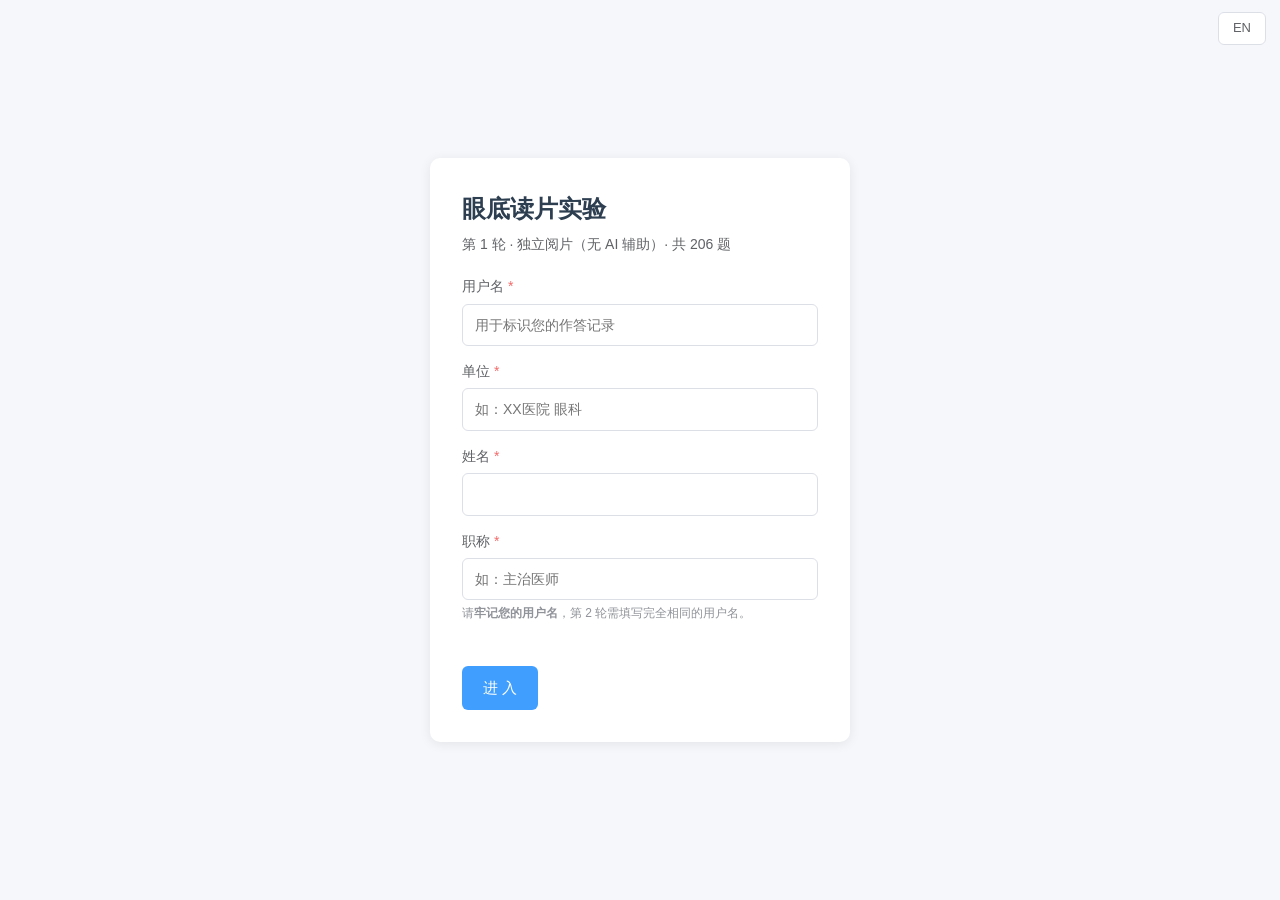
==== index.html @ 1e092190 "Fundus reader study: 206 cases (103 classes x 2), bilingual, two rounds" ====
<!DOCTYPE html>
<html lang="zh">
<head>
<meta charset="UTF-8">
<meta name="viewport" content="width=device-width, initial-scale=1.0">
<title data-i18n="appTitle">眼底读片实验</title>
<link rel="stylesheet" href="app.css">
</head>
<body>

<button id="lang" class="langbtn">EN</button>

<!-- 1. 登记 -->
<main id="page-login" class="center">
  <div class="card auth">
    <h1 data-i18n="appTitle"></h1>
    <p class="sub" data-i18n="roundSub"></p>
    <form id="form-login" autocomplete="off">
      <label><span data-i18n="username"></span> <span class="req">*</span>
        <input name="username" required data-ph="phUser"></label>
      <label><span data-i18n="institution"></span> <span class="req">*</span>
        <input name="institution" required data-ph="phInst"></label>
      <label><span data-i18n="fullName"></span> <span class="req">*</span>
        <input name="full_name" required></label>
      <label><span data-i18n="jobTitle"></span> <span class="req">*</span>
        <input name="title" required data-ph="phTitle">
        <small data-i18n-html="idHint"></small></label>
      <div id="login-msg" class="msg"></div>
      <button class="primary" type="submit" data-i18n="enter"></button>
    </form>
  </div>
</main>

<!-- 2. 首页 -->
<main id="page-home" class="center hidden">
  <div class="card round-pick single">
    <h2 data-i18n="roundSub"></h2>
    <div class="rp" id="prog">—</div>
    <button class="primary" id="btn-start" data-i18n="start"></button>
    <p class="note" data-i18n="autosave"></p>
    <div class="home-actions">
      <button class="ghost" id="btn-result" data-i18n="viewResult"></button>
      <button class="ghost" id="btn-export" data-i18n="exportJson"></button>
      <button class="ghost" id="btn-switch" data-i18n="switchUser"></button>
    </div>
  </div>
</main>

<!-- 3. 答题 -->
<main id="page-quiz" class="hidden">
  <header class="topbar">
    <span class="brand" data-i18n="appTitle"></span>
    <span id="rlabel" class="rlabel"></span>
    <span class="spacer"></span>
    <span id="sync" class="sync"></span>
    <span id="who" class="who"></span>
    <button id="btn-back" class="ghost" data-i18n="back"></button>
  </header>
  <div class="stage">
    <div class="imgwrap">
      <img id="photo" alt="fundus image">
      <div id="ai" class="ai hidden">
        <div class="ai-t" data-i18n="aiTitle"></div>
        <ol id="ai-list"></ol>
      </div>
    </div>
    <p class="hint" data-i18n="clickImg"></p>
    <p class="ask" data-i18n="ask"></p>
    <p class="counter"><span data-i18n="no"></span> <b id="pos">1</b>
       <span data-i18n="of"></span> <span id="tot">206</span></p>
    <div class="bar"><div id="barfill"></div></div>
  </div>
  <div id="opts" class="opts"></div>
  <div class="footer">
    <button id="prev" class="ghost" data-i18n="prev"></button>
    <span id="picked" class="picked"></span>
    <button id="next" class="primary" data-i18n="next"></button>
  </div>
</main>

<!-- 4. 结果（截图用） -->
<main id="page-result" class="center hidden">
  <div class="card result">
    <h2 id="res-title"></h2>
    <table class="idtab">
      <tr><th data-i18n="username"></th><td id="res-user"></td>
          <th data-i18n="institution"></th><td id="res-inst"></td></tr>
      <tr><th data-i18n="fullName"></th><td id="res-name"></td>
          <th data-i18n="jobTitle"></th><td id="res-title2"></td></tr>
      <tr><th data-i18n="roundLbl"></th><td id="res-round"></td>
          <th data-i18n="when"></th><td id="res-when"></td></tr>
    </table>
    <div class="stats">
      <div class="stat"><b id="res-n">0</b><span data-i18n="answered"></span></div>
      <div class="stat"><b id="res-c">0</b><span data-i18n="correct"></span></div>
      <div class="stat hi"><b id="res-acc">0%</b><span data-i18n="accuracy"></span></div>
    </div>
    <table class="timetab">
      <tr><th data-i18n="totalTime"></th><td id="res-total"></td>
          <th data-i18n="meanTime"></th><td id="res-mean"></td>
          <th data-i18n="medTime"></th><td id="res-med"></td></tr>
    </table>
    <div class="code"><span data-i18n="code"></span> <b id="res-code"></b></div>
    <div id="res-sync" class="ressync"></div>
    <p class="shot" data-i18n="shot"></p>
    <div class="home-actions">
      <button id="res-export" class="ghost" data-i18n="exportJson"></button>
      <button id="res-back" class="ghost" data-i18n="back"></button>
    </div>
  </div>
</main>

<div id="lb" class="lightbox hidden"><img id="lbimg"><span class="lbx">×</span></div>

<script>window.QUIZ_ROUND = 1;</script>
<script src="config.js"></script>
<script src="i18n.js"></script>
<script src="data.js"></script>
<script src="app.js"></script>
</body>
</html>
---- app.css ----
:root{
  --blue:#409EFF; --blue-d:#337ecc; --ink:#2c3e50; --sub:#606266;
  --line:#dcdfe6; --bg:#f5f7fa; --red:#f56c6c;
}
*{box-sizing:border-box}
body{margin:0;background:var(--bg);color:var(--ink);
  font:15px/1.6 -apple-system,BlinkMacSystemFont,"Segoe UI","PingFang SC","Microsoft YaHei",sans-serif}
.hidden{display:none !important}
.center{min-height:100vh;display:flex;align-items:center;justify-content:center;padding:24px}

/* ---------- 通用 ---------- */
.card{background:#fff;border-radius:10px;box-shadow:0 2px 12px rgba(0,0,0,.08);padding:32px}
button{font:inherit;cursor:pointer;border-radius:6px;border:1px solid transparent;padding:9px 20px}
button:disabled{opacity:.45;cursor:not-allowed}
.primary{background:var(--blue);color:#fff}
.primary:hover:not(:disabled){background:var(--blue-d)}
.ghost{background:#fff;color:var(--sub);border-color:var(--line)}
.ghost:hover:not(:disabled){color:var(--blue);border-color:var(--blue)}

/* ---------- 登录 ---------- */
.auth{width:420px;max-width:100%}
.auth h1{margin:0 0 4px;font-size:24px}
.auth .sub{margin:0 0 20px;color:var(--sub);font-size:14px}
.tabs{display:flex;gap:8px;margin-bottom:20px;border-bottom:1px solid var(--line)}
.tab{background:none;border:none;padding:8px 4px;color:var(--sub);border-bottom:2px solid transparent}
.tab.active{color:var(--blue);border-bottom-color:var(--blue)}
label{display:block;margin-bottom:14px;font-size:14px;color:var(--sub)}
input{width:100%;margin-top:6px;padding:9px 12px;border:1px solid var(--line);
  border-radius:6px;font:inherit;color:var(--ink)}
input:focus{outline:none;border-color:var(--blue)}
.req{color:var(--red)}
.msg{min-height:20px;font-size:13px;color:var(--sub);margin-bottom:8px}
.msg.err{color:var(--red)}
#submit{width:100%}

/* ---------- 顶栏 ---------- */
.topbar{display:flex;align-items:center;gap:12px;background:#fff;padding:12px 24px;
  border-bottom:1px solid var(--line);position:sticky;top:0;z-index:20}
.brand{font-weight:600}
.spacer{flex:1}
.who{color:var(--sub);font-size:13px}

/* ---------- 轮次 ---------- */
.round-pick{width:760px;max-width:100%;text-align:center}
.round-pick h2{margin:0 0 24px;font-size:19px}
.rounds{display:grid;grid-template-columns:1fr 1fr;gap:20px}
.round-card{border:1px solid var(--line);border-radius:10px;padding:24px}
.round-card:hover{border-color:var(--blue)}
.rn{font-size:18px;font-weight:600;margin-bottom:8px}
.rd{color:var(--sub);font-size:14px;min-height:44px}
.rp{margin:14px 0;font-size:13px;color:var(--blue)}
.note{margin:22px 0 0;color:var(--sub);font-size:13px}

/* ---------- 答题区 ---------- */
.stage{text-align:center;padding:24px 16px 8px}
.imgwrap{display:flex;align-items:flex-start;justify-content:center;gap:24px;flex-wrap:wrap}
#photo{max-width:min(620px,92vw);max-height:56vh;border-radius:4px;cursor:zoom-in;
  background:#000;box-shadow:0 2px 10px rgba(0,0,0,.15)}
.hint{margin:12px 0 2px;font-size:13px;color:var(--sub)}
.ask{margin:2px 0;font-weight:600}
.counter{margin:6px 0 10px;color:var(--sub)}
.counter b{color:var(--ink);font-size:17px}
.bar{width:min(620px,92vw);height:4px;background:var(--line);border-radius:2px;margin:0 auto}
#barfill{height:100%;background:var(--blue);border-radius:2px;transition:width .2s}

/* AI 辅助框：按参考图用红色虚线框 */
.ai{border:2px dashed var(--red);border-radius:6px;padding:14px 18px;
  text-align:left;max-width:340px;background:#fff}
.ai-t{font-weight:700;margin-bottom:6px}
.ai ol{margin:0;padding-left:0;list-style:none}
.ai li{padding:2px 0;font-size:14px}

/* ---------- 选项 ---------- */
.opts{display:grid;grid-template-columns:repeat(auto-fill,minmax(330px,1fr));
  gap:8px;padding:16px 24px 110px;max-width:1400px;margin:0 auto}
.opt{background:#fff;border:1px solid var(--line);text-align:left;padding:11px 14px;
  font-size:14px;line-height:1.35}
.opt:hover{border-color:var(--blue);color:var(--blue)}
.opt.sel{background:var(--blue);border-color:var(--blue);color:#fff;font-weight:600}
.oi{color:var(--sub);margin-right:4px}
.opt.sel .oi{color:#e8f2ff}

/* ---------- 底栏 ---------- */
.footer{position:fixed;bottom:0;left:0;right:0;background:#fff;border-top:1px solid var(--line);
  padding:12px 24px;display:flex;align-items:center;gap:14px;justify-content:center;z-index:20}
.picked{color:var(--sub);font-size:14px;min-width:260px;text-align:center}

/* ---------- 大图 ---------- */
.lightbox{position:fixed;inset:0;background:rgba(0,0,0,.9);display:flex;
  align-items:center;justify-content:center;z-index:50;cursor:zoom-out}
.lightbox img{max-width:96vw;max-height:96vh}
.lbx{position:absolute;top:16px;right:26px;color:#fff;font-size:34px;line-height:1}

@media (max-width:720px){
  .rounds{grid-template-columns:1fr}
  .opts{grid-template-columns:1fr;padding-bottom:130px}
  .footer{flex-wrap:wrap}
}

/* ---------- 纯前端版补充 ---------- */
label small{display:block;margin-top:4px;color:#909399;font-size:12px;font-weight:400}
.rlabel{margin-left:14px;padding:2px 10px;border-radius:10px;
  background:#ecf5ff;color:var(--blue);font-size:12px}
.home-actions{margin-top:20px;display:flex;gap:10px;justify-content:center}
#page-quiz .topbar{margin:0 -32px}

/* ---------- 结果页（截图用，信息集中在一屏） ---------- */
.result{width:620px;max-width:100%;text-align:center}
.result h2{margin:0 0 20px;font-size:20px}
.idtab,.timetab{width:100%;border-collapse:collapse;margin-bottom:18px;font-size:14px}
.idtab th,.timetab th{color:var(--sub);font-weight:400;text-align:right;
  padding:6px 10px 6px 0;white-space:nowrap;width:1%}
.idtab td,.timetab td{text-align:left;padding:6px 18px 6px 0;font-weight:600}
.stats{display:grid;grid-template-columns:repeat(3,1fr);gap:12px;margin:20px 0}
.stat{border:1px solid var(--line);border-radius:8px;padding:16px 8px}
.stat b{display:block;font-size:26px;line-height:1.2}
.stat span{display:block;margin-top:4px;color:var(--sub);font-size:12px}
.stat.hi{background:#ecf5ff;border-color:var(--blue)}
.stat.hi b{color:var(--blue)}
.timetab{margin-bottom:14px}
.code{margin:12px 0 4px;color:var(--sub);font-size:13px}
.code b{font-family:ui-monospace,Menlo,Consolas,monospace;color:var(--ink);
  letter-spacing:1px;font-size:15px}
.shot{margin:6px 0 0;color:var(--blue);font-size:14px;font-weight:600}

/* ---------- 语言切换 ---------- */
.langbtn{position:fixed;top:12px;right:14px;z-index:60;background:#fff;
  border:1px solid var(--line);color:var(--sub);padding:5px 14px;font-size:13px}
.langbtn:hover{color:var(--blue);border-color:var(--blue)}
.round-pick.single{width:520px;text-align:center}
.round-pick.single h2{font-size:16px;font-weight:500;color:var(--sub);margin-bottom:18px}
.round-pick.single .rp{font-size:15px;margin:0 0 18px}
#btn-start{min-width:180px}

/* ---------- 上传状态 ---------- */
.sync{font-size:12px;padding:2px 10px;border-radius:10px;color:var(--sub)}
.sync.ing{background:#f4f4f5}
.sync.ok{background:#f0f9eb;color:#67c23a}
.sync.err{background:#fef0f0;color:var(--red)}
.ressync{margin:10px 0 0;font-size:13px;min-height:20px}
.ressync.ing{color:var(--sub)}
.ressync.ok{color:#67c23a;font-weight:600}
.ressync.err{color:var(--red)}
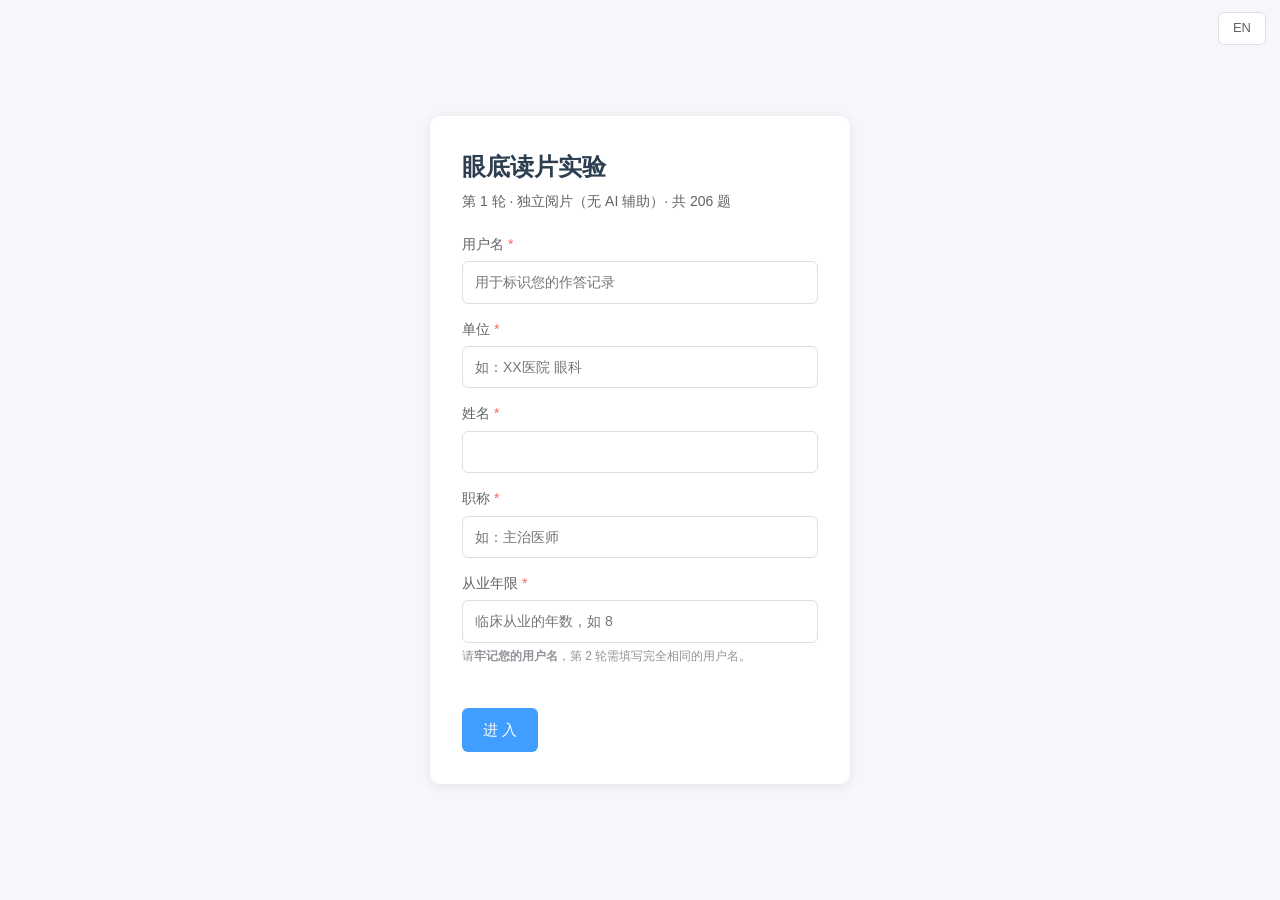
==== commit a1daf883: "Add years-in-practice field to registration and records" ====
--- a/index.html
+++ b/index.html
@@ -23,7 +23,9 @@
       <label><span data-i18n="fullName"></span> <span class="req">*</span>
         <input name="full_name" required></label>
       <label><span data-i18n="jobTitle"></span> <span class="req">*</span>
-        <input name="title" required data-ph="phTitle">
+        <input name="title" required data-ph="phTitle"></label>
+      <label><span data-i18n="years"></span> <span class="req">*</span>
+        <input name="years" type="number" min="0" max="70" step="1" required data-ph="phYears">
         <small data-i18n-html="idHint"></small></label>
       <div id="login-msg" class="msg"></div>
       <button class="primary" type="submit" data-i18n="enter"></button>
@@ -87,8 +89,9 @@
           <th data-i18n="institution"></th><td id="res-inst"></td></tr>
       <tr><th data-i18n="fullName"></th><td id="res-name"></td>
           <th data-i18n="jobTitle"></th><td id="res-title2"></td></tr>
-      <tr><th data-i18n="roundLbl"></th><td id="res-round"></td>
-          <th data-i18n="when"></th><td id="res-when"></td></tr>
+      <tr><th data-i18n="years"></th><td id="res-years"></td>
+          <th data-i18n="roundLbl"></th><td id="res-round"></td></tr>
+      <tr><th data-i18n="when"></th><td id="res-when" colspan="3"></td></tr>
     </table>
     <div class="stats">
       <div class="stat"><b id="res-n">0</b><span data-i18n="answered"></span></div>
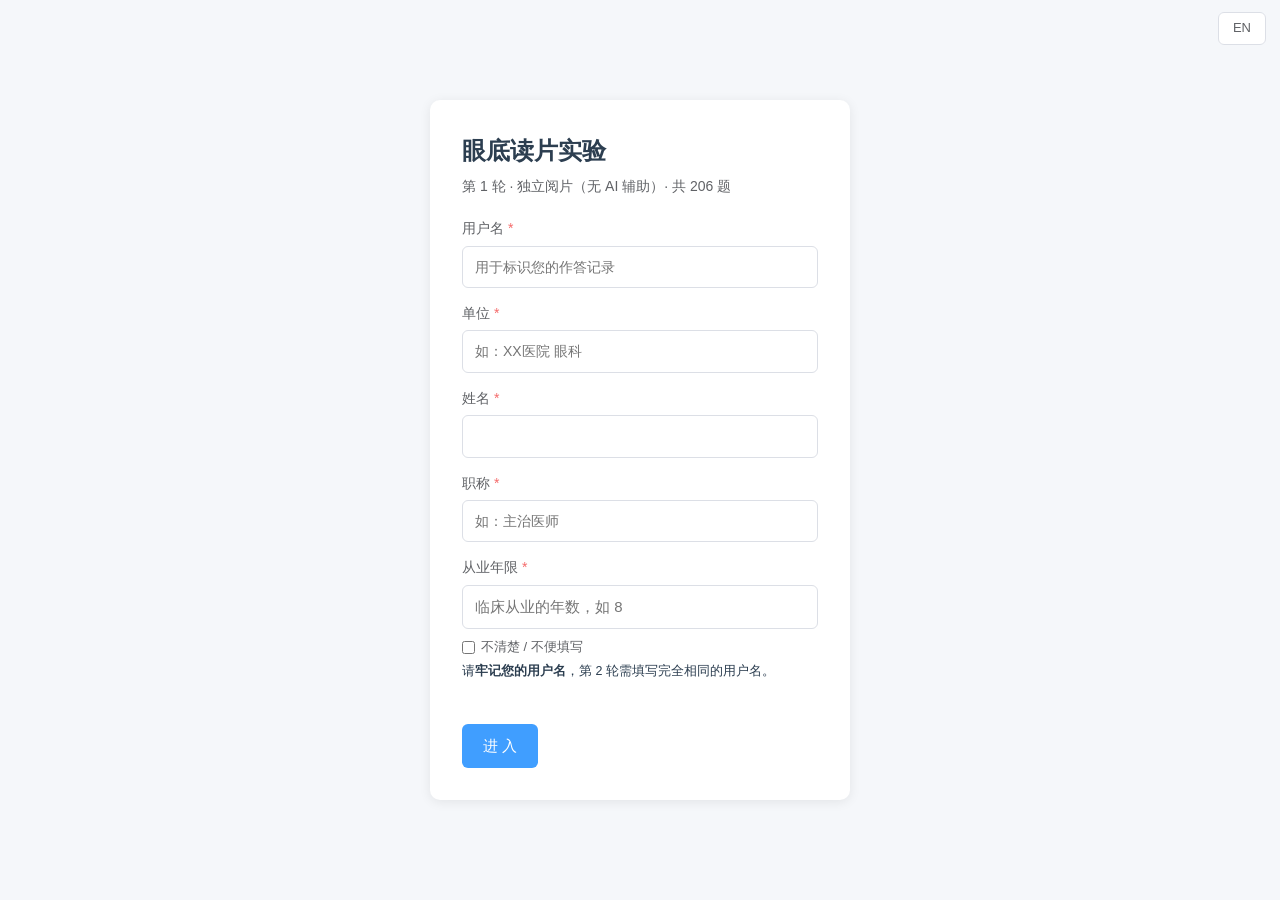
==== commit 7b9dfae2: "Allow 'unknown' for years in practice" ====
--- a/index.html
+++ b/index.html
@@ -24,9 +24,11 @@
         <input name="full_name" required></label>
       <label><span data-i18n="jobTitle"></span> <span class="req">*</span>
         <input name="title" required data-ph="phTitle"></label>
-      <label><span data-i18n="years"></span> <span class="req">*</span>
-        <input name="years" type="number" min="0" max="70" step="1" required data-ph="phYears">
-        <small data-i18n-html="idHint"></small></label>
+      <div class="field"><label for="f-years"><span data-i18n="years"></span> <span class="req">*</span></label>
+        <input id="f-years" name="years" type="number" min="0" max="70" step="1" data-ph="phYears">
+        <label class="ck"><input type="checkbox" id="f-years-unk" name="years_unknown">
+          <span data-i18n="unknown"></span></label>
+        <small data-i18n-html="idHint"></small></div>
       <div id="login-msg" class="msg"></div>
       <button class="primary" type="submit" data-i18n="enter"></button>
     </form>
--- a/app.css
+++ b/app.css
@@ -141,3 +141,12 @@
 .ressync.ing{color:var(--sub)}
 .ressync.ok{color:#67c23a;font-weight:600}
 .ressync.err{color:var(--red)}
+
+/* ---------- 「不清楚」勾选 ---------- */
+.field{margin-bottom:14px}
+.field>label:first-child{display:block;margin-bottom:0;font-size:14px;color:var(--sub)}
+.field input[type=number]{width:100%;margin-top:6px;padding:9px 12px;border:1px solid var(--line);
+  border-radius:6px;font:inherit;color:var(--ink)}
+.field input[type=number]:disabled{background:#f5f7fa;color:#c0c4cc}
+label.ck{display:flex;align-items:center;gap:6px;margin:8px 0 0;font-size:13px;cursor:pointer}
+label.ck input{width:auto;margin:0}
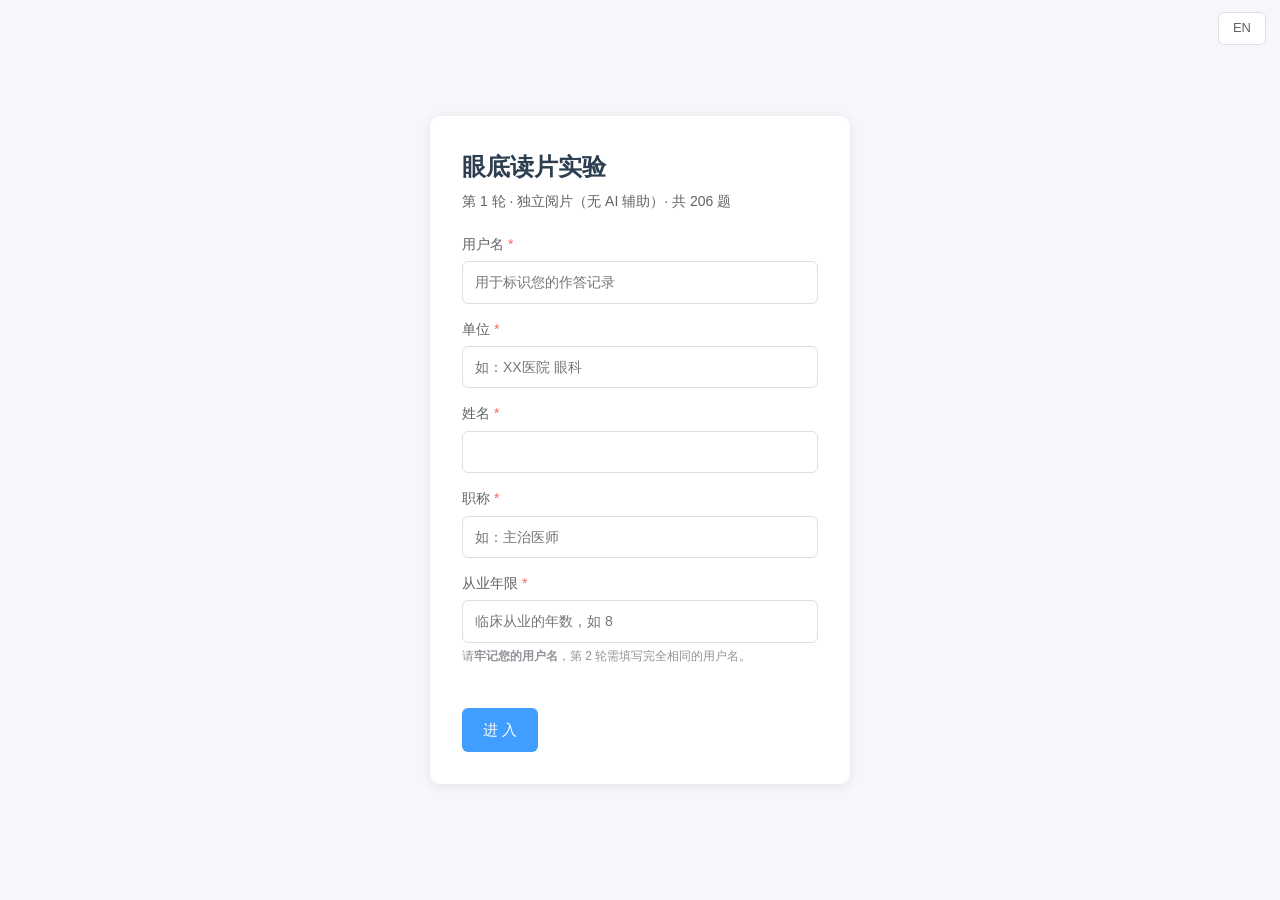
==== commit 29b91ea6: "Move 'unknown' from years field to diagnosis options" ====
--- a/index.html
+++ b/index.html
@@ -24,11 +24,9 @@
         <input name="full_name" required></label>
       <label><span data-i18n="jobTitle"></span> <span class="req">*</span>
         <input name="title" required data-ph="phTitle"></label>
-      <div class="field"><label for="f-years"><span data-i18n="years"></span> <span class="req">*</span></label>
-        <input id="f-years" name="years" type="number" min="0" max="70" step="1" data-ph="phYears">
-        <label class="ck"><input type="checkbox" id="f-years-unk" name="years_unknown">
-          <span data-i18n="unknown"></span></label>
-        <small data-i18n-html="idHint"></small></div>
+      <label><span data-i18n="years"></span> <span class="req">*</span>
+        <input name="years" type="number" min="0" max="70" step="1" required data-ph="phYears">
+        <small data-i18n-html="idHint"></small></label>
       <div id="login-msg" class="msg"></div>
       <button class="primary" type="submit" data-i18n="enter"></button>
     </form>
@@ -98,6 +96,7 @@
     <div class="stats">
       <div class="stat"><b id="res-n">0</b><span data-i18n="answered"></span></div>
       <div class="stat"><b id="res-c">0</b><span data-i18n="correct"></span></div>
+      <div class="stat"><b id="res-unk">0</b><span data-i18n="nUnknown"></span></div>
       <div class="stat hi"><b id="res-acc">0%</b><span data-i18n="accuracy"></span></div>
     </div>
     <table class="timetab">
--- a/app.css
+++ b/app.css
@@ -142,11 +142,9 @@
 .ressync.ok{color:#67c23a;font-weight:600}
 .ressync.err{color:var(--red)}
 
-/* ---------- 「不清楚」勾选 ---------- */
-.field{margin-bottom:14px}
-.field>label:first-child{display:block;margin-bottom:0;font-size:14px;color:var(--sub)}
-.field input[type=number]{width:100%;margin-top:6px;padding:9px 12px;border:1px solid var(--line);
-  border-radius:6px;font:inherit;color:var(--ink)}
-.field input[type=number]:disabled{background:#f5f7fa;color:#c0c4cc}
-label.ck{display:flex;align-items:center;gap:6px;margin:8px 0 0;font-size:13px;cursor:pointer}
-label.ck input{width:auto;margin:0}
+/* ---------- 诊断选项里的「无法判断」 ---------- */
+.opt.unk{grid-column:1/-1;border-style:dashed;border-color:#c0c4cc;color:var(--sub);
+  text-align:center;font-weight:600}
+.opt.unk:hover{border-color:#e6a23c;color:#e6a23c}
+.opt.unk.sel{background:#e6a23c;border-color:#e6a23c;border-style:solid;color:#fff}
+.stats{grid-template-columns:repeat(4,1fr)}
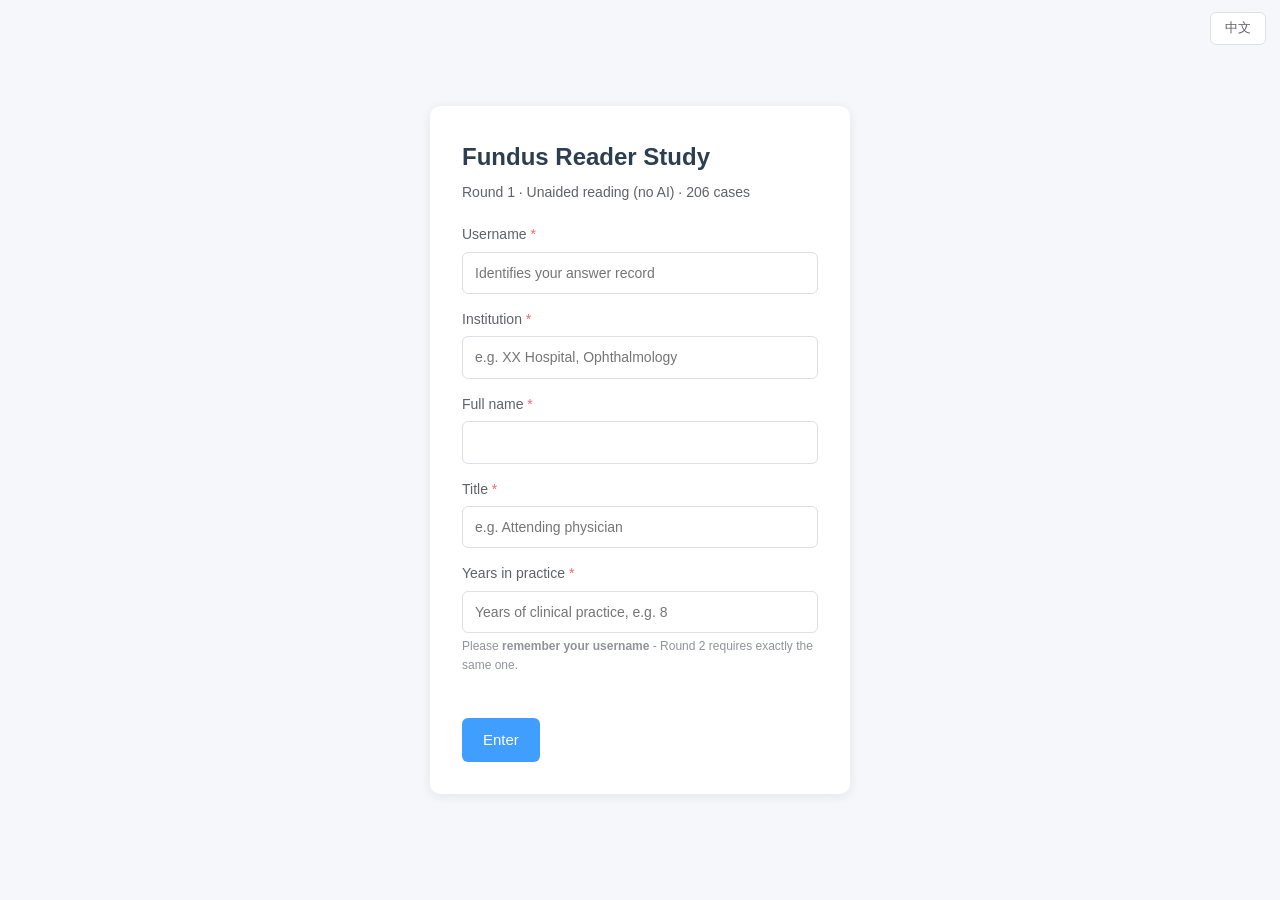
==== commit e28ac7d9: "Default UI language to English" ====
--- a/index.html
+++ b/index.html
@@ -1,10 +1,10 @@
 <!DOCTYPE html>
-<html lang="zh">
+<html lang="en">
 <head>
 <meta charset="UTF-8">
 <meta name="viewport" content="width=device-width, initial-scale=1.0">
-<title data-i18n="appTitle">眼底读片实验</title>
-<link rel="stylesheet" href="app.css">
+<title data-i18n="appTitle">Fundus Reader Study</title>
+<link rel="stylesheet" href="app.css?v=5708e9bc">
 </head>
 <body>
 
@@ -117,9 +117,9 @@
 <div id="lb" class="lightbox hidden"><img id="lbimg"><span class="lbx">×</span></div>
 
 <script>window.QUIZ_ROUND = 1;</script>
-<script src="config.js"></script>
-<script src="i18n.js"></script>
-<script src="data.js"></script>
-<script src="app.js"></script>
+<script src="config.js?v=d631f781"></script>
+<script src="i18n.js?v=0820844d"></script>
+<script src="data.js?v=d9ef5efd"></script>
+<script src="app.js?v=b70b3109"></script>
 </body>
 </html>
--- a/app.css
+++ b/app.css
@@ -142,9 +142,4 @@
 .ressync.ok{color:#67c23a;font-weight:600}
 .ressync.err{color:var(--red)}
 
-/* ---------- 诊断选项里的「无法判断」 ---------- */
-.opt.unk{grid-column:1/-1;border-style:dashed;border-color:#c0c4cc;color:var(--sub);
-  text-align:center;font-weight:600}
-.opt.unk:hover{border-color:#e6a23c;color:#e6a23c}
-.opt.unk.sel{background:#e6a23c;border-color:#e6a23c;border-style:solid;color:#fff}
 .stats{grid-template-columns:repeat(4,1fr)}
